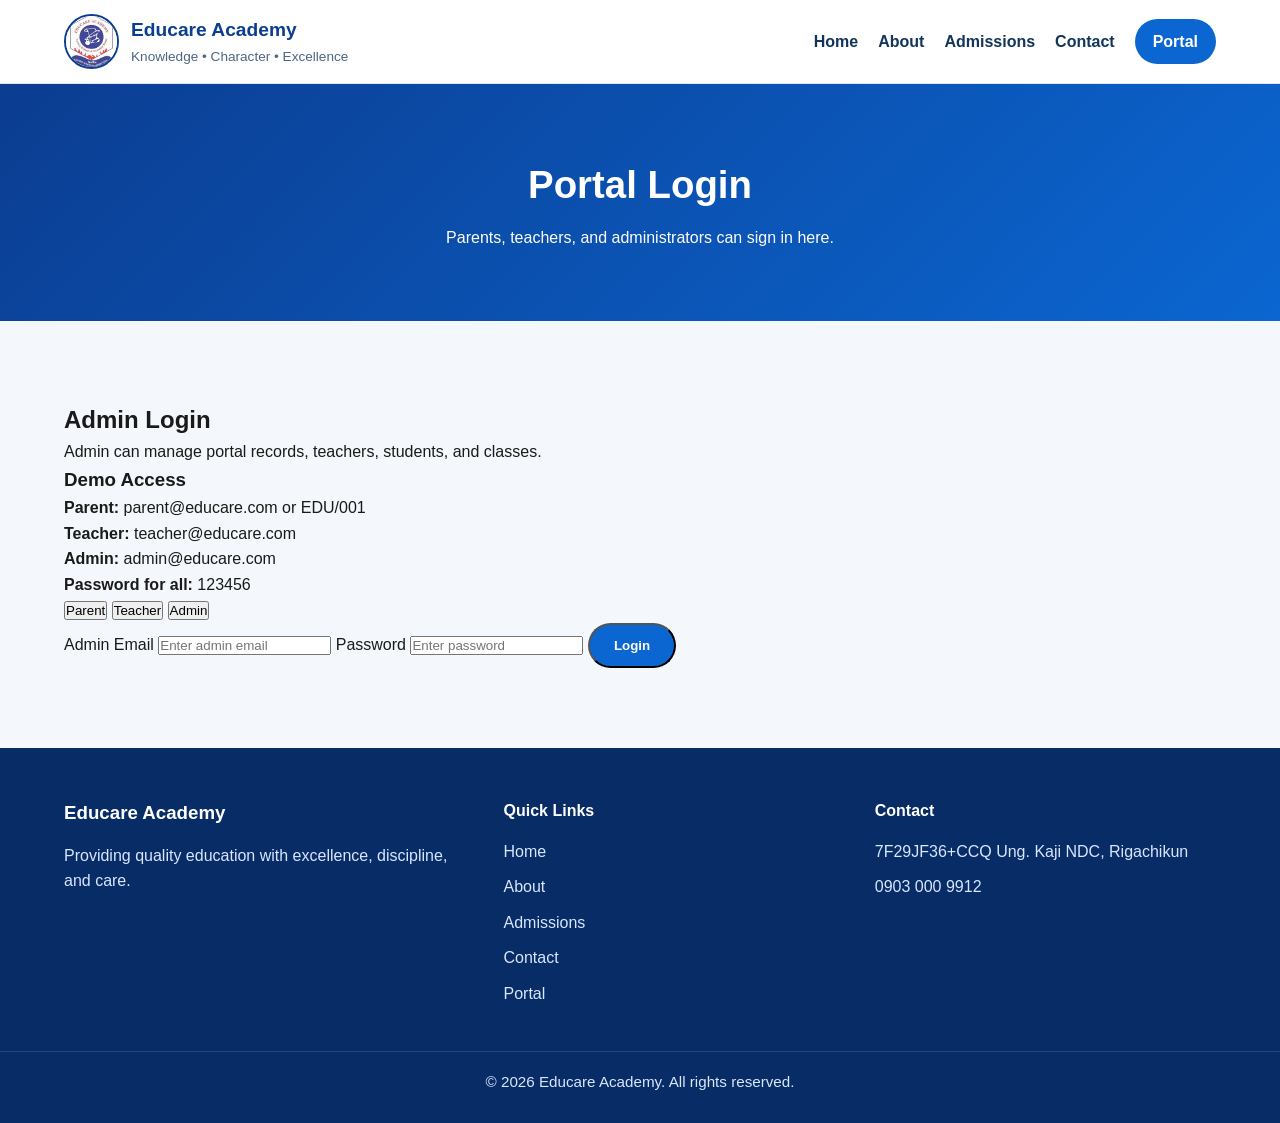
==== admin-dashboard.html @ 0cd6b89e "Create admin-dashboard.html" ====
<!DOCTYPE html>
<html lang="en">
<head>
  <meta charset="UTF-8" />
  <meta name="viewport" content="width=device-width, initial-scale=1.0" />
  <title>Educare Academy | Admin Dashboard</title>
  <link rel="stylesheet" href="style.css" />
</head>
<body class="dashboard-body">

  <div class="dashboard-layout">
    <aside class="sidebar">
      <div class="sidebar-brand">
        <img src="educare logo.jpg" alt="logo" class="sidebar-logo">
        <div>
          <h2>Educare</h2>
          <p>Admin Panel</p>
        </div>
      </div>

      <nav class="sidebar-nav">
        <a href="#" class="active">Dashboard</a>
        <a href="#">Students</a>
        <a href="#">Teachers</a>
        <a href="#">Classes</a>
        <a href="#">Payments</a>
        <a href="#">Results</a>
        <a href="portal.html">Back to Portal</a>
        <a href="#" onclick="logout()">Logout</a>
      </nav>
    </aside>

    <main class="dashboard-main">
      <header class="dashboard-header">
        <div>
          <h1>Admin Dashboard</h1>
          <p>Welcome back, <span id="adminName">Administrator</span></p>
        </div>
        <a href="portal.html" class="btn primary-btn">Portal Home</a>
      </header>

      <section class="dashboard-cards">
        <div class="dash-card">
          <h3>Total Students</h3>
          <p>420</p>
        </div>
        <div class="dash-card">
          <h3>Total Teachers</h3>
          <p>28</p>
        </div>
        <div class="dash-card">
          <h3>Total Classes</h3>
          <p>15</p>
        </div>
        <div class="dash-card">
          <h3>Fee Payments</h3>
          <p>₦6.2M</p>
        </div>
      </section>

      <section class="dashboard-grid">
        <div class="dashboard-panel">
          <h2>Recent Teacher Records</h2>
          <div class="table-wrap">
            <table>
              <thead>
                <tr>
                  <th>Name</th>
                  <th>Role</th>
                  <th>Email</th>
                </tr>
              </thead>
              <tbody>
                <tr>
                  <td>Mrs. Amina</td>
                  <td>Mathematics Teacher</td>
                  <td>teacher@educare.com</td>
                </tr>
                <tr>
                  <td>Mr. Musa</td>
                  <td>English Teacher</td>
                  <td>english@educare.com</td>
                </tr>
                <tr>
                  <td>Mrs. Grace</td>
                  <td>Primary Teacher</td>
                  <td>grace@educare.com</td>
                </tr>
              </tbody>
            </table>
          </div>
        </div>

        <div class="dashboard-panel">
          <h2>Admin Notes</h2>
          <ul class="dashboard-list">
            <li>Confirm all teacher assignments for the term.</li>
            <li>Update student fee records before the exam week.</li>
            <li>Review uploaded results from subject teachers.</li>
          </ul>
        </div>
      </section>

      <section class="dashboard-grid">
        <div class="dashboard-panel">
          <h2>School Structure</h2>
          <ul class="dashboard-list">
            <li><strong>Nursery:</strong> NUR 1 - NUR 3</li>
            <li><strong>Primary:</strong> PRY 1 - PRY 6</li>
            <li><strong>Junior Secondary:</strong> JSS 1 - JSS 3</li>
            <li><strong>Senior Secondary:</strong> SS 1 - SS 3</li>
          </ul>
        </div>

        <div class="dashboard-panel">
          <h2>Portal Summary</h2>
          <ul class="dashboard-list">
            <li>Active Parent Accounts: 180</li>
            <li>Teacher Accounts: 28</li>
            <li>Admin Accounts: 2</li>
            <li>Uploaded Results: 146</li>
          </ul>
        </div>
      </section>
    </main>
  </div>

  <script>
    const role = localStorage.getItem("educareRole");
    if (role !== "admin") {
      window.location.href = "login.html?role=admin";
    }

    document.getElementById("adminName").textContent = localStorage.getItem("educareUser") || "Administrator";

    function logout() {
      localStorage.removeItem("educareRole");
      localStorage.removeItem("educareUser");
      window.location.href = "login.html?role=admin";
    }
  </script>
</body>
</html>
---- style.css ----
* {
  margin: 0;
  padding: 0;
  box-sizing: border-box;
}

body {
  font-family: Arial, Helvetica, sans-serif;
  background: #f4f8fc;
  color: #1a1a1a;
  line-height: 1.6;
}

a {
  text-decoration: none;
}

.container {
  width: 90%;
  max-width: 1200px;
  margin: auto;
}

.topbar {
  background: #ffffff;
  border-bottom: 1px solid #dce7f3;
  position: sticky;
  top: 0;
  z-index: 1000;
}

.nav-container {
  display: flex;
  align-items: center;
  justify-content: space-between;
  padding: 14px 0;
}

.logo-wrap {
  display: flex;
  align-items: center;
  gap: 12px;
  color: #0b3d91;
}

.logo-img {
  width: 55px;
  height: 55px;
  border-radius: 50%;
  object-fit: cover;
  background: #fff;
  border: 2px solid #0b3d91;
}

.logo-text h2 {
  font-size: 1.2rem;
  font-weight: 800;
}

.logo-text p {
  font-size: 0.85rem;
  color: #4b6584;
}

.desktop-nav {
  display: flex;
  align-items: center;
  gap: 20px;
}

.desktop-nav a {
  color: #12355b;
  font-weight: 600;
  transition: 0.3s;
}

.desktop-nav a:hover,
.desktop-nav a.active {
  color: #0b66d1;
}

.portal-btn {
  background: #0b66d1;
  color: #fff !important;
  padding: 10px 18px;
  border-radius: 30px;
}

.portal-btn:hover {
  background: #084ea4;
}

.menu-icon {
  display: none;
  font-size: 28px;
  color: #0b3d91;
  cursor: pointer;
}

.mobile-menu {
  position: fixed;
  top: 0;
  right: -100%;
  width: 280px;
  height: 100vh;
  background: #ffffff;
  box-shadow: -4px 0 20px rgba(0, 0, 0, 0.15);
  padding: 24px 20px;
  z-index: 2000;
  transition: 0.4s;
}

.mobile-menu-head {
  display: flex;
  justify-content: space-between;
  align-items: center;
  margin-bottom: 30px;
  color: #0b3d91;
  font-weight: bold;
}

.mobile-menu-head button {
  background: none;
  border: none;
  font-size: 24px;
  cursor: pointer;
  color: #0b3d91;
}

.mobile-menu a {
  display: block;
  color: #12355b;
  padding: 12px 0;
  font-weight: 600;
  border-bottom: 1px solid #edf2f7;
}

.mobile-menu a.active {
  color: #0b66d1;
}

.mobile-portal {
  text-align: center;
  margin-top: 18px;
}

.hero {
  min-height: 88vh;
  display: flex;
  align-items: center;
  color: #fff;
}

.hero-content {
  max-width: 720px;
  padding: 80px 0;
}

.hero-badge {
  display: inline-block;
  background: rgba(255,255,255,0.18);
  padding: 8px 16px;
  border-radius: 30px;
  margin-bottom: 18px;
  font-size: 0.95rem;
}

.hero h1 {
  font-size: 3rem;
  line-height: 1.15;
  margin-bottom: 18px;
}

.hero p {
  font-size: 1.1rem;
  margin-bottom: 28px;
  max-width: 650px;
}

.hero-buttons {
  display: flex;
  gap: 15px;
  flex-wrap: wrap;
}

.btn {
  display: inline-block;
  padding: 13px 24px;
  border-radius: 40px;
  font-weight: 700;
  transition: 0.3s;
}

.primary-btn {
  background: #0b66d1;
  color: #fff;
}

.primary-btn:hover {
  background: #084ea4;
}

.secondary-btn {
  background: #ffffff;
  color: #0b3d91;
}

.secondary-btn:hover {
  background: #e6eef8;
}

.page-banner {
  background: linear-gradient(135deg, #0b3d91, #0b66d1);
  color: #fff;
  text-align: center;
  padding: 70px 0;
}

.page-banner h1 {
  font-size: 2.4rem;
  margin-bottom: 10px;
}

.section {
  padding: 80px 0;
}

.light-section {
  background: #eaf3fb;
}

.section-title {
  text-align: center;
  margin-bottom: 45px;
}

.section-title.left {
  text-align: left;
  margin-bottom: 20px;
}

.section-title h2 {
  font-size: 2.1rem;
  color: #0b3d91;
  margin-bottom: 10px;
}

.section-title p {
  color: #5b6b7a;
  max-width: 700px;
  margin: auto;
}

.card-grid {
  display: grid;
  gap: 25px;
}

.card-grid.two {
  grid-template-columns: repeat(2, 1fr);
}

.card-grid.three {
  grid-template-columns: repeat(3, 1fr);
}

.card-grid.four {
  grid-template-columns: repeat(4, 1fr);
}

.info-card,
.mini-card,
.highlight-box,
.contact-form-wrap,
.portal-box {
  background: #fff;
  border-radius: 18px;
  padding: 28px;
  box-shadow: 0 10px 30px rgba(11, 61, 145, 0.08);
}

.info-card h3,
.mini-card h3,
.highlight-box h3,
.contact-form-wrap h2,
.portal-box h2 {
  color: #0b3d91;
  margin-bottom: 12px;
}

.icon-box {
  width: 55px;
  height: 55px;
  border-radius: 14px;
  background: #eaf3fb;
  color: #0b3d91;
  display: flex;
  align-items: center;
  justify-content: center;
  font-size: 1.4rem;
  font-weight: bold;
  margin-bottom: 15px;
}

.split-section {
  display: grid;
  grid-template-columns: 1.3fr 1fr;
  gap: 30px;
  align-items: center;
}

.text-block {
  margin-bottom: 18px;
  color: #45576b;
}

.class-list,
.admission-list {
  list-style: none;
  padding-left: 0;
}

.class-list li,
.admission-list li {
  padding: 10px 0;
  border-bottom: 1px solid #edf2f7;
  color: #45576b;
}

.motto-text {
  font-size: 1.3rem;
  font-weight: 700;
  color: #0b66d1;
}

.contact-form input,
.contact-form textarea {
  width: 100%;
  padding: 14px 15px;
  margin-bottom: 15px;
  border: 1px solid #d7e3f0;
  border-radius: 12px;
  outline: none;
  font-size: 1rem;
}

.contact-form input:focus,
.contact-form textarea:focus {
  border-color: #0b66d1;
}

.portal-box {
  text-align: center;
}

.portal-box p {
  max-width: 760px;
  margin: 0 auto 25px;
  color: #4a5a6a;
}

.portal-cards {
  margin-bottom: 28px;
}

.footer {
  background: #082c66;
  color: #fff;
  padding-top: 50px;
}

.footer-grid {
  display: grid;
  grid-template-columns: 1.2fr 1fr 1fr;
  gap: 30px;
  padding-bottom: 35px;
}

.footer h3,
.footer h4 {
  margin-bottom: 15px;
}

.footer a,
.footer p {
  display: block;
  color: #d8e6ff;
  margin-bottom: 10px;
}

.footer-bottom {
  text-align: center;
  border-top: 1px solid rgba(255,255,255,0.12);
  padding: 18px 0;
  font-size: 0.95rem;
  color: #d8e6ff;
}

@media (max-width: 992px) {
  .card-grid.three,
  .card-grid.four,
  .card-grid.two,
  .split-section,
  .footer-grid {
    grid-template-columns: 1fr;
  }

  .hero h1 {
    font-size: 2.3rem;
  }
}

@media (max-width: 768px) {
  .desktop-nav {
    display: none;
  }

  .menu-icon {
    display: block;
  }

  .hero {
    min-height: 78vh;
  }

  .hero-content {
    text-align: center;
    margin: auto;
  }

  .hero h1 {
    font-size: 2rem;
  }

  .hero-buttons {
    justify-content: center;
  }

  .section {
    padding: 60px 0;
  }

  .page-banner h1,
  .section-title h2 {
    font-size: 1.8rem;
  }

  .logo-text p {
    display: none;
  }
}
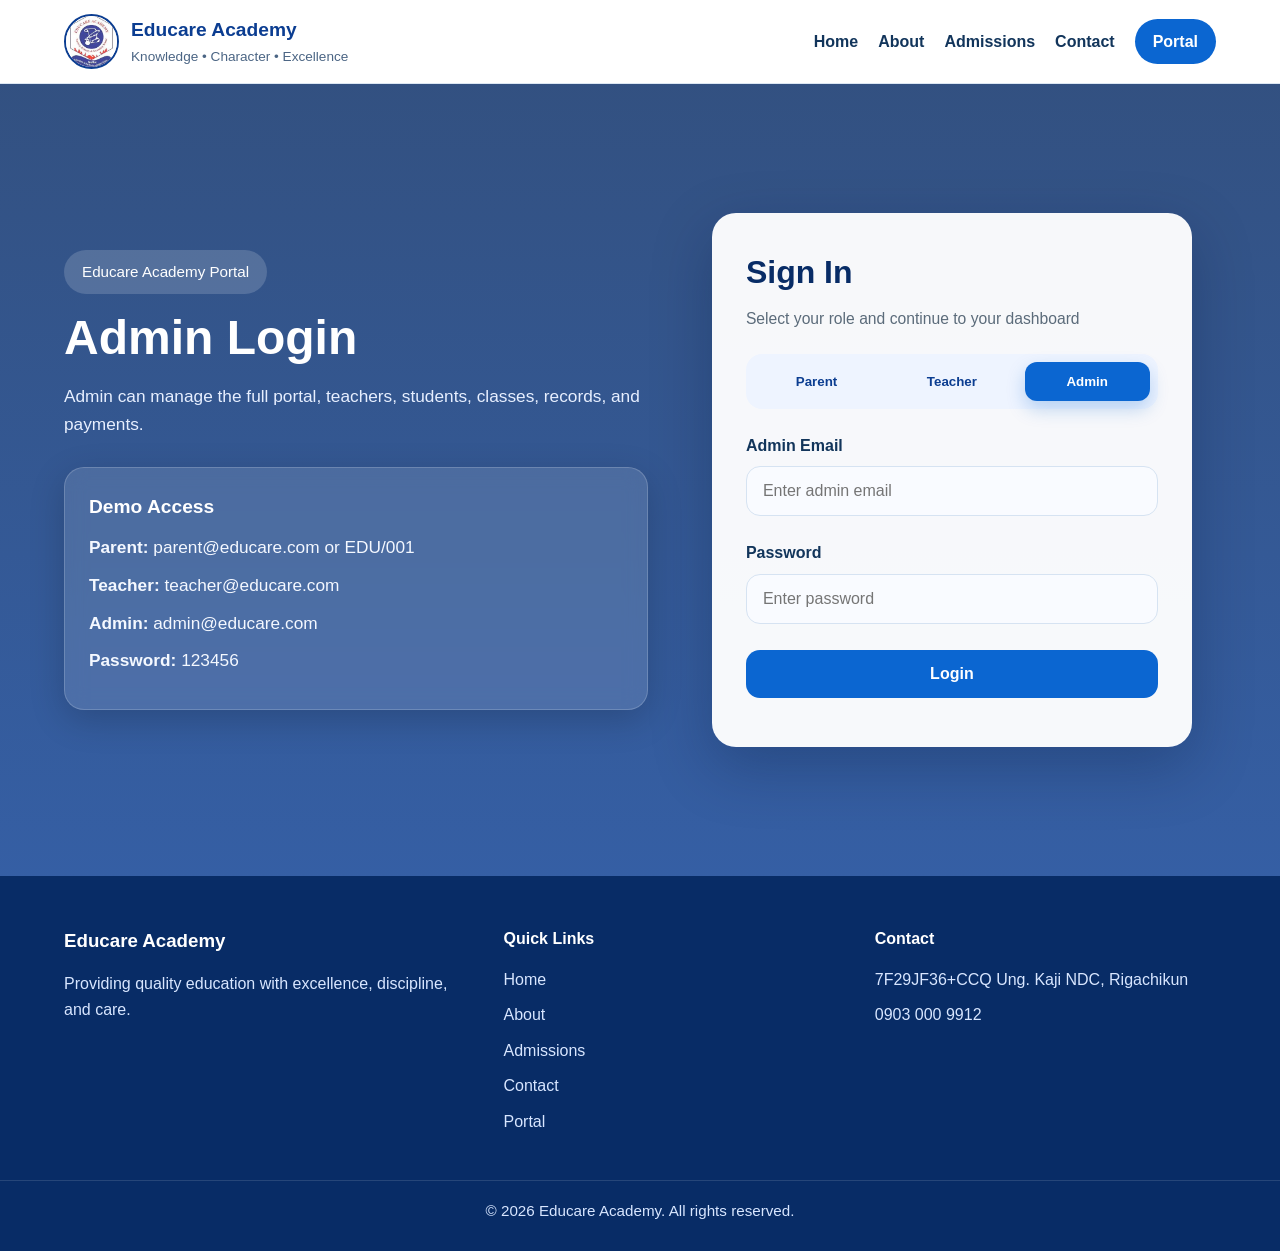
==== commit 0dcb8a52: "Update admin-dashboard.html" ====
--- a/admin-dashboard.html
+++ b/admin-dashboard.html
@@ -72,17 +72,17 @@
               </thead>
               <tbody>
                 <tr>
-                  <td>Mrs. Amina</td>
+                  <td>Mrs. Aysha Ali</td>
                   <td>Mathematics Teacher</td>
                   <td>teacher@educare.com</td>
                 </tr>
                 <tr>
-                  <td>Mr. Musa</td>
+                  <td>Mr. Musa Gwadabe</td>
                   <td>English Teacher</td>
                   <td>english@educare.com</td>
                 </tr>
                 <tr>
-                  <td>Mrs. Grace</td>
+                  <td>Mrs. Grace ola</td>
                   <td>Primary Teacher</td>
                   <td>grace@educare.com</td>
                 </tr>
--- a/style.css
+++ b/style.css
@@ -449,3 +449,714 @@
     display: none;
   }
 }
+
+.portal-role-card .btn {
+  margin-top: 15px;
+}
+
+.login-section {
+  background: #f4f8fc;
+}
+
+.login-wrap {
+  display: grid;
+  grid-template-columns: 1fr 1fr;
+  gap: 30px;
+  align-items: stretch;
+}
+
+.login-info-card,
+.login-form-card {
+  background: #fff;
+  padding: 35px;
+  border-radius: 20px;
+  box-shadow: 0 10px 30px rgba(11, 61, 145, 0.08);
+}
+
+.login-info-card h2,
+.login-form-card h2 {
+  color: #0b3d91;
+  margin-bottom: 15px;
+}
+
+.demo-box {
+  margin-top: 25px;
+  background: #eaf3fb;
+  padding: 20px;
+  border-radius: 16px;
+}
+
+.demo-box h3 {
+  color: #0b3d91;
+  margin-bottom: 10px;
+}
+
+.role-switch {
+  display: grid;
+  grid-template-columns: repeat(3, 1fr);
+  gap: 10px;
+  margin-bottom: 22px;
+}
+
+.role-btn {
+  padding: 12px;
+  border: none;
+  background: #eaf3fb;
+  color: #0b3d91;
+  border-radius: 12px;
+  font-weight: 700;
+  cursor: pointer;
+}
+
+.role-btn.active {
+  background: #0b66d1;
+  color: #fff;
+}
+
+.login-form-card label {
+  display: block;
+  margin-bottom: 8px;
+  margin-top: 10px;
+  font-weight: 700;
+  color: #12355b;
+}
+
+.login-form-card input {
+  width: 100%;
+  padding: 14px 15px;
+  border: 1px solid #d7e3f0;
+  border-radius: 12px;
+  margin-bottom: 12px;
+  font-size: 1rem;
+}
+
+.login-form-card input:focus {
+  outline: none;
+  border-color: #0b66d1;
+}
+
+.full-btn {
+  width: 100%;
+  margin-top: 12px;
+  border: none;
+  cursor: pointer;
+}
+
+.login-message {
+  margin-top: 15px;
+  color: #d62828;
+  font-weight: 700;
+}
+
+.dashboard-body {
+  background: #eef4fb;
+  font-family: Arial, Helvetica, sans-serif;
+}
+
+.dashboard-layout {
+  display: grid;
+  grid-template-columns: 270px 1fr;
+  min-height: 100vh;
+}
+
+.sidebar {
+  background: linear-gradient(180deg, #082c66, #0b3d91);
+  color: #fff;
+  padding: 25px 20px;
+}
+
+.sidebar-brand {
+  display: flex;
+  align-items: center;
+  gap: 12px;
+  margin-bottom: 35px;
+}
+
+.sidebar-logo {
+  width: 52px;
+  height: 52px;
+  border-radius: 50%;
+  object-fit: cover;
+  border: 2px solid #fff;
+}
+
+.sidebar-brand h2 {
+  font-size: 1.2rem;
+  margin-bottom: 4px;
+}
+
+.sidebar-brand p {
+  color: #dbe8ff;
+  font-size: 0.9rem;
+}
+
+.sidebar-nav {
+  display: flex;
+  flex-direction: column;
+  gap: 10px;
+}
+
+.sidebar-nav a {
+  color: #dbe8ff;
+  padding: 12px 14px;
+  border-radius: 12px;
+  font-weight: 600;
+  transition: 0.3s;
+}
+
+.sidebar-nav a:hover,
+.sidebar-nav a.active {
+  background: rgba(255,255,255,0.14);
+  color: #fff;
+}
+
+.dashboard-main {
+  padding: 30px;
+}
+
+.dashboard-header {
+  background: #fff;
+  border-radius: 18px;
+  padding: 24px;
+  display: flex;
+  justify-content: space-between;
+  align-items: center;
+  margin-bottom: 25px;
+  box-shadow: 0 10px 30px rgba(11, 61, 145, 0.08);
+}
+
+.dashboard-header h1 {
+  color: #0b3d91;
+  margin-bottom: 8px;
+}
+
+.dashboard-header p {
+  color: #5b6b7a;
+}
+
+.dashboard-cards {
+  display: grid;
+  grid-template-columns: repeat(4, 1fr);
+  gap: 20px;
+  margin-bottom: 25px;
+}
+
+.dash-card {
+  background: #fff;
+  border-radius: 18px;
+  padding: 24px;
+  box-shadow: 0 10px 30px rgba(11, 61, 145, 0.08);
+}
+
+.dash-card h3 {
+  color: #0b3d91;
+  margin-bottom: 10px;
+  font-size: 1rem;
+}
+
+.dash-card p {
+  font-size: 1.4rem;
+  font-weight: 800;
+  color: #12355b;
+}
+
+.dashboard-grid {
+  display: grid;
+  grid-template-columns: 1.3fr 1fr;
+  gap: 20px;
+  margin-bottom: 25px;
+}
+
+.dashboard-panel {
+  background: #fff;
+  border-radius: 18px;
+  padding: 24px;
+  box-shadow: 0 10px 30px rgba(11, 61, 145, 0.08);
+}
+
+.dashboard-panel h2 {
+  color: #0b3d91;
+  margin-bottom: 18px;
+  font-size: 1.2rem;
+}
+
+.table-wrap {
+  overflow-x: auto;
+}
+
+.dashboard-panel table {
+  width: 100%;
+  border-collapse: collapse;
+}
+
+.dashboard-panel table th,
+.dashboard-panel table td {
+  padding: 12px;
+  border-bottom: 1px solid #edf2f7;
+  text-align: left;
+}
+
+.dashboard-panel table th {
+  color: #0b3d91;
+  background: #f8fbff;
+}
+
+.dashboard-list {
+  list-style: none;
+  padding: 0;
+  margin: 0;
+}
+
+.dashboard-list li {
+  padding: 11px 0;
+  border-bottom: 1px solid #edf2f7;
+  color: #45576b;
+}
+
+.fee-box p {
+  margin-bottom: 12px;
+  color: #45576b;
+}
+
+@media (max-width: 1100px) {
+  .dashboard-cards {
+    grid-template-columns: repeat(2, 1fr);
+  }
+
+  .dashboard-grid,
+  .login-wrap {
+    grid-template-columns: 1fr;
+  }
+}
+
+@media (max-width: 850px) {
+  .dashboard-layout {
+    grid-template-columns: 1fr;
+  }
+
+  .sidebar {
+    padding-bottom: 10px;
+  }
+
+  .dashboard-header {
+    flex-direction: column;
+    align-items: flex-start;
+    gap: 15px;
+  }
+}
+
+@media (max-width: 600px) {
+  .dashboard-cards {
+    grid-template-columns: 1fr;
+  }
+
+  .role-switch {
+    grid-template-columns: 1fr;
+  }
+
+  .login-info-card,
+  .login-form-card {
+    padding: 24px;
+  }
+
+  .dashboard-main {
+    padding: 18px;
+  }
+}
+
+.portal-role-card .btn {
+  margin-top: 18px;
+}
+
+.login-hero {
+  background: linear-gradient(rgba(8, 44, 102, 0.82), rgba(11, 61, 145, 0.82)),
+    url('educare baground.jpg') center/cover no-repeat;
+  min-height: 88vh;
+  display: flex;
+  align-items: center;
+  padding: 70px 0;
+}
+
+.login-hero-inner {
+  display: grid;
+  grid-template-columns: 1.05fr 0.95fr;
+  gap: 40px;
+  align-items: center;
+}
+
+.login-left {
+  color: #fff;
+}
+
+.login-badge {
+  display: inline-block;
+  background: rgba(255, 255, 255, 0.16);
+  color: #fff;
+  padding: 10px 18px;
+  border-radius: 30px;
+  font-size: 0.95rem;
+  margin-bottom: 18px;
+}
+
+.login-left h1 {
+  font-size: 3rem;
+  line-height: 1.1;
+  margin-bottom: 18px;
+  color: #fff;
+}
+
+.login-left p {
+  font-size: 1.08rem;
+  color: #e7efff;
+  max-width: 620px;
+}
+
+.demo-box {
+  margin-top: 28px;
+  background: rgba(255, 255, 255, 0.12);
+  border: 1px solid rgba(255, 255, 255, 0.18);
+  backdrop-filter: blur(10px);
+  padding: 24px;
+  border-radius: 20px;
+  box-shadow: 0 10px 35px rgba(0, 0, 0, 0.18);
+}
+
+.demo-box h3 {
+  margin-bottom: 12px;
+  color: #fff;
+  font-size: 1.2rem;
+}
+
+.demo-box p {
+  margin-bottom: 10px;
+  color: #f4f8ff;
+}
+
+.login-right {
+  display: flex;
+  justify-content: center;
+}
+
+.login-card {
+  width: 100%;
+  max-width: 480px;
+  background: rgba(255, 255, 255, 0.96);
+  border-radius: 24px;
+  padding: 34px;
+  box-shadow: 0 20px 60px rgba(0, 18, 53, 0.25);
+}
+
+.login-card-top {
+  margin-bottom: 22px;
+}
+
+.login-card-top h2 {
+  color: #082c66;
+  font-size: 2rem;
+  margin-bottom: 8px;
+}
+
+.login-card-top p {
+  color: #5b6b7a;
+  font-size: 0.98rem;
+}
+
+.role-switch {
+  display: grid;
+  grid-template-columns: repeat(3, 1fr);
+  gap: 10px;
+  margin-bottom: 24px;
+  background: #eef4ff;
+  padding: 8px;
+  border-radius: 16px;
+}
+
+.role-btn {
+  border: none;
+  background: transparent;
+  color: #0b3d91;
+  font-weight: 700;
+  padding: 12px 10px;
+  border-radius: 12px;
+  cursor: pointer;
+  transition: 0.3s;
+}
+
+.role-btn.active {
+  background: #0b66d1;
+  color: #fff;
+  box-shadow: 0 8px 18px rgba(11, 102, 209, 0.25);
+}
+
+.login-form label {
+  display: block;
+  margin-bottom: 8px;
+  margin-top: 12px;
+  font-weight: 700;
+  color: #12355b;
+}
+
+.login-form input {
+  width: 100%;
+  padding: 15px 16px;
+  border: 1px solid #d6e3f2;
+  border-radius: 14px;
+  font-size: 1rem;
+  margin-bottom: 12px;
+  background: #f9fbff;
+}
+
+.login-form input:focus {
+  outline: none;
+  border-color: #0b66d1;
+  background: #fff;
+  box-shadow: 0 0 0 4px rgba(11, 102, 209, 0.08);
+}
+
+.full-btn {
+  width: 100%;
+  margin-top: 14px;
+  border: none;
+  cursor: pointer;
+  padding: 15px 20px;
+  font-size: 1rem;
+  border-radius: 14px;
+}
+
+.login-message {
+  margin-top: 15px;
+  color: #d62828;
+  font-weight: 700;
+  text-align: center;
+}
+
+.dashboard-body {
+  background: #eef4fb;
+  font-family: Arial, Helvetica, sans-serif;
+}
+
+.dashboard-layout {
+  display: grid;
+  grid-template-columns: 270px 1fr;
+  min-height: 100vh;
+}
+
+.sidebar {
+  background: linear-gradient(180deg, #082c66, #0b3d91);
+  color: #fff;
+  padding: 25px 20px;
+}
+
+.sidebar-brand {
+  display: flex;
+  align-items: center;
+  gap: 12px;
+  margin-bottom: 35px;
+}
+
+.sidebar-logo {
+  width: 52px;
+  height: 52px;
+  border-radius: 50%;
+  object-fit: cover;
+  border: 2px solid #fff;
+}
+
+.sidebar-brand h2 {
+  font-size: 1.2rem;
+  margin-bottom: 4px;
+}
+
+.sidebar-brand p {
+  color: #dbe8ff;
+  font-size: 0.9rem;
+}
+
+.sidebar-nav {
+  display: flex;
+  flex-direction: column;
+  gap: 10px;
+}
+
+.sidebar-nav a {
+  color: #dbe8ff;
+  padding: 12px 14px;
+  border-radius: 12px;
+  font-weight: 600;
+  transition: 0.3s;
+}
+
+.sidebar-nav a:hover,
+.sidebar-nav a.active {
+  background: rgba(255,255,255,0.14);
+  color: #fff;
+}
+
+.dashboard-main {
+  padding: 30px;
+}
+
+.dashboard-header {
+  background: #fff;
+  border-radius: 18px;
+  padding: 24px;
+  display: flex;
+  justify-content: space-between;
+  align-items: center;
+  margin-bottom: 25px;
+  box-shadow: 0 10px 30px rgba(11, 61, 145, 0.08);
+}
+
+.dashboard-header h1 {
+  color: #0b3d91;
+  margin-bottom: 8px;
+}
+
+.dashboard-header p {
+  color: #5b6b7a;
+}
+
+.dashboard-cards {
+  display: grid;
+  grid-template-columns: repeat(4, 1fr);
+  gap: 20px;
+  margin-bottom: 25px;
+}
+
+.dash-card {
+  background: #fff;
+  border-radius: 18px;
+  padding: 24px;
+  box-shadow: 0 10px 30px rgba(11, 61, 145, 0.08);
+}
+
+.dash-card h3 {
+  color: #0b3d91;
+  margin-bottom: 10px;
+  font-size: 1rem;
+}
+
+.dash-card p {
+  font-size: 1.4rem;
+  font-weight: 800;
+  color: #12355b;
+}
+
+.dashboard-grid {
+  display: grid;
+  grid-template-columns: 1.3fr 1fr;
+  gap: 20px;
+  margin-bottom: 25px;
+}
+
+.dashboard-panel {
+  background: #fff;
+  border-radius: 18px;
+  padding: 24px;
+  box-shadow: 0 10px 30px rgba(11, 61, 145, 0.08);
+}
+
+.dashboard-panel h2 {
+  color: #0b3d91;
+  margin-bottom: 18px;
+  font-size: 1.2rem;
+}
+
+.table-wrap {
+  overflow-x: auto;
+}
+
+.dashboard-panel table {
+  width: 100%;
+  border-collapse: collapse;
+}
+
+.dashboard-panel table th,
+.dashboard-panel table td {
+  padding: 12px;
+  border-bottom: 1px solid #edf2f7;
+  text-align: left;
+}
+
+.dashboard-panel table th {
+  color: #0b3d91;
+  background: #f8fbff;
+}
+
+.dashboard-list {
+  list-style: none;
+  padding: 0;
+  margin: 0;
+}
+
+.dashboard-list li {
+  padding: 11px 0;
+  border-bottom: 1px solid #edf2f7;
+  color: #45576b;
+}
+
+.fee-box p {
+  margin-bottom: 12px;
+  color: #45576b;
+}
+
+@media (max-width: 1100px) {
+  .dashboard-cards {
+    grid-template-columns: repeat(2, 1fr);
+  }
+
+  .dashboard-grid,
+  .login-hero-inner {
+    grid-template-columns: 1fr;
+  }
+
+  .login-left {
+    text-align: center;
+  }
+
+  .login-left p {
+    margin: auto;
+  }
+}
+
+@media (max-width: 850px) {
+  .dashboard-layout {
+    grid-template-columns: 1fr;
+  }
+
+  .sidebar {
+    padding-bottom: 10px;
+  }
+
+  .dashboard-header {
+    flex-direction: column;
+    align-items: flex-start;
+    gap: 15px;
+  }
+
+  .login-left h1 {
+    font-size: 2.4rem;
+  }
+}
+
+@media (max-width: 600px) {
+  .dashboard-cards {
+    grid-template-columns: 1fr;
+  }
+
+  .role-switch {
+    grid-template-columns: 1fr;
+  }
+
+  .login-card {
+    padding: 24px;
+  }
+
+  .dashboard-main {
+    padding: 18px;
+  }
+
+  .login-left h1 {
+    font-size: 2rem;
+  }
+}
